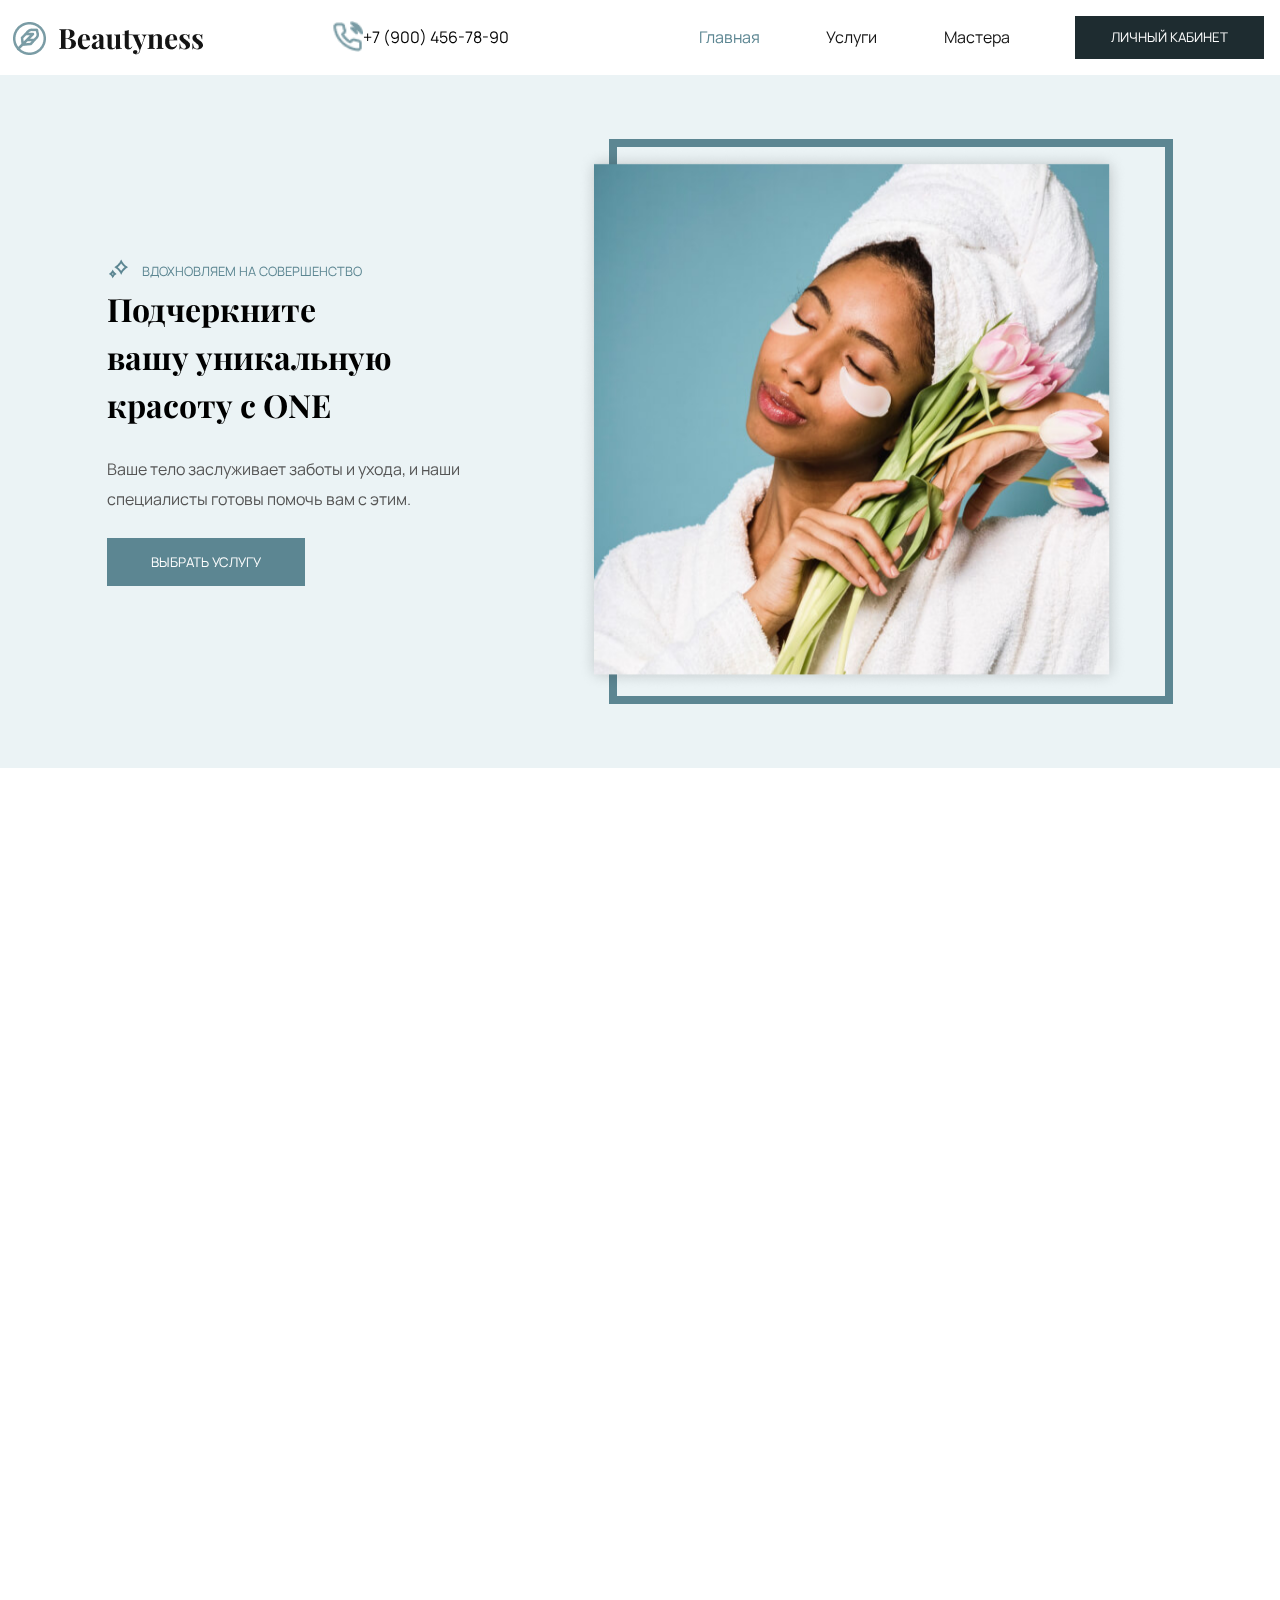
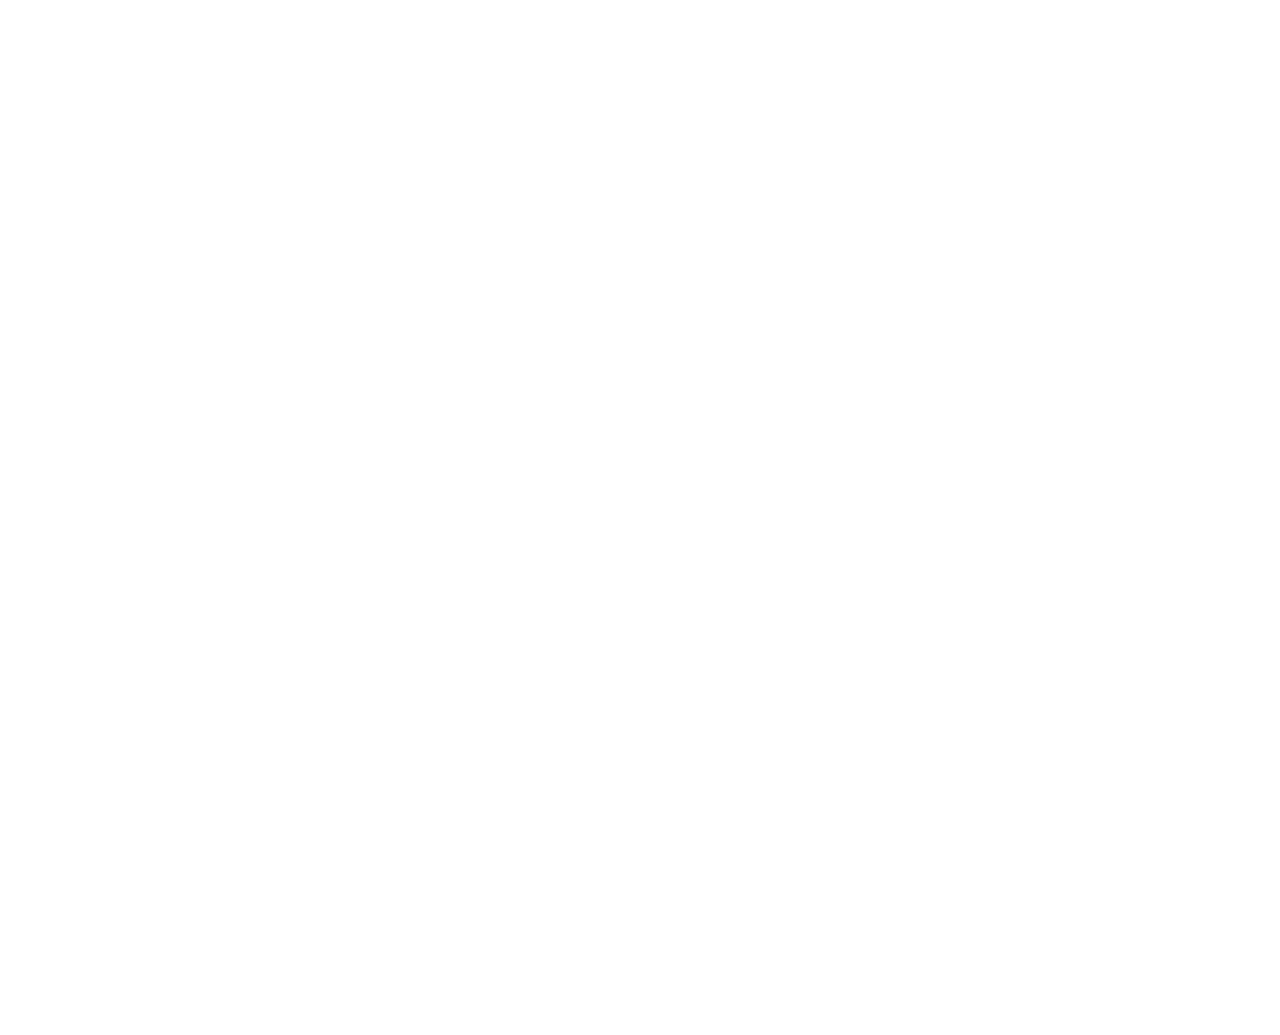
==== assembled_pages/main_page/index.html @ 363fabb9 "init git version control for old project" ====
<!DOCTYPE html>
<html lang="en">
<head>
  <link rel="stylesheet" href="./styles/header.css">
  <link rel="stylesheet" href="./styles/footer.css">
  <link rel="stylesheet" href="./styles/preview.css">
  <link rel="stylesheet" href="./styles/services.css">
  <link rel="stylesheet" href="./styles/whyUs.css">
  <link rel="stylesheet" href="./styles/scroll_animation.css">
  <link href='https://fonts.googleapis.com/css?family=Manrope' rel='stylesheet'>
  <link href='https://fonts.googleapis.com/css?family=Playfair Display' rel='stylesheet'>
  <script defer src="./scripts/scroll_animation.js"></script>
  <meta name="viewport" content="width=device-width, user-scalable=no, initial-scale=1">
  <meta charset="UTF-8">
  <style>
      .main-page a, .main-page a:active, .main-page a:hover {
          color: #5C8692;
      }
  </style>
  <title>Main Page</title>
</head>
<body>
  <header class="scroll-block">
    <div class="header-row">
      <div class="contacts">
        <div class="brand-item">
          <img alt="brand" src="../../resources/brand.png">
        </div>
        <div class="phone-item">
          <img class="phone-png" src="../../resources/phone.png" alt="phone png">
          <span class="phone-header">+7 (900) 456-78-90</span>
        </div>
      </div>
      <div class="main-menu-selector">
        <button type="button"><img class="categories" alt="categories" src="../../resources/categories1.png"></button>
      </div>
      <div class="main-menu">
        <div class="menu-href">
          <div class="main-page">
            <a>Главная</a>
          </div>
          <div class="services-page">
            <a href="../prices/index.html">Услуги</a>
          </div>
          <div class="experts-page">
            <a href="../masters/index.html">Мастера</a>
          </div>
        </div>
        <div class="personal-cabinet-page">
          <button type="button">ЛИЧНЫЙ КАБИНЕТ</button>
        </div>
      </div>
    </div>
  </header>

  <div class="preview-box scroll-block">
    <div class="preview-text">
      <div class="shadow-box">
        <div class="shadow-image">
          <img alt="diamond" src="../../resources/diamond.png">
        </div>
        <div class="shadow-text">
          ВДОХНОВЛЯЕМ НА СОВЕРШЕНСТВО
        </div>
      </div>
      <div class="headline">
        <h1>Подчеркните вашу уникальную красоту с ONE</h1>
      </div>
      <div class="comment text-spacing">
        Ваше тело заслуживает заботы и ухода, и наши специалисты готовы помочь вам с этим.
      </div>
      <div class="choose-service text-spacing">
        <button type="button">ВЫБРАТЬ УСЛУГУ</button>
      </div>
    </div>
    <div class="preview-image">
      <div class="image-frame">
        <img alt="beauty" src="../../resources/preview.png">
      </div>
    </div>
  </div>

  <div class="services-box scroll-block">
    <div class="services-catalog">
      <div class="body-treatments-box">
        <div class="service-image">
          <img alt="treatment" src="../../resources/treatment.png">
        </div>
        <div class="service-name">
          <h3>Процедуры для лица и тела</h3>
        </div>
        <div class="service-desc">
          Расслабьтесь и восстановите силы, сделайте акцент на своих уникальных чертах.
        </div>
      </div>

      <div class="manicure-pedicure-box">
        <div class="service-image">
          <img alt="manicure and pedicure" src="../../resources/manicure_pedicure.png">
        </div>
        <div class="service-name">
          <h3>Маникюр&Педикюр</h3>
        </div>
        <div class="service-desc">
          Высококачественные услуги, которые превратят ваши ногти в настоящее произведение искусства.
        </div>
      </div>

      <div class="hair-care-box">
        <div class="service-image">
          <img alt="hair care" src="../../resources/hair_care.png">
        </div>
        <div class="service-name">
          <h3>Уход за волосами</h3>
        </div>
        <div class="service-desc">
          Профессиональный уход за волосами, который подчеркнет вашу природную красоту и стиль.
        </div>
      </div>
    </div>
  </div>

  <div class="why-us-box scroll-block">
    <div class="why-us-text">
      <div class="why-us-question">
        почему мы?
      </div>
      <div class="why-us-headline">
        <h1>
          Наш Салон Проверен Временем - Более 5 Лет В Бьюти-Индустрии
        </h1>
      </div>
      <div class="why-us-description">
        Наши клиенты на протяжении долгого времени доверяют нам
        свою красоту - мы, в свою очередь, с гордостью предлагаем качественные услуги ухода за собой, подкрепленные стажем
        и положительными отзывами.
      </div>
      <div class="why-us-advantages">
        <div class="advantage-box">
          <img alt="specialists" src="../../resources/specialists.png">
          <div class="advantage-description">
            Проверенные <br>Специалисты
          </div>
        </div>
        <div class="advantage-box">
          <img alt="services" src="../../resources/services.png">
          <div class="advantage-description">
            Качественные <br>Услуги
          </div>
        </div>
        <div class="advantage-box">
          <img alt="clients" src="../../resources/clients.png">
          <div class="advantage-description">
            Довольные <br>Клиенты
          </div>
        </div>
      </div>
    </div>
    <div class="why-us-image">
      <div class="background">
        <img alt="why-us-img" src="../../resources/why-us-img.png">
        <div class="foreground">
          <img alt="why-us-foreground" src="../../resources/why-us-foreground.png">
        </div>
      </div>
    </div>
  </div>

  <footer class="scroll-block">
    <div class="footer">
      <div class="logos">
        <div class="brand-item">
          <!-- scale ~25% -->
          <img alt="brand" src="../../resources/brand-bright.png">
        </div>
        <div class="socials-item">
          <div class="tt-social social-box">
            <img alt="tt" src="../../resources/tt-logo.png">
          </div>
          <div class="inst-social social-box">
            <img alt="inst" src="../../resources/inst-logo.png">
          </div>
          <div class="tg-social social-box">
            <img alt="tg" src="../../resources/tg-logo.png">
          </div>
        </div>
      </div>
      <div class="information">
        <div class="contact-us">
          <h3>Связь С Нами</h3>
          <div class="address">
            <div>Адрес:</div>
            <div>24A Kingston St, Los Vegas<br>NC 28202, USA.</div>
          </div>
          <div class="email">
            <div>Почта:</div>
            <div>beautysalonone@gmail.com</div>
          </div>
          <div class="phone">
            <div>Телефон:</div>
            <div>+7 (900) 456-78-90</div>
          </div>
        </div>
        <div class="work-time">
          <h3>Часы Работы</h3>
          <p>Пн - Пт: 08:00 - 22:00</p>
          <p>Сб: 09:00 - 21:00</p>
          <p>Вс: 10:00 - 20:00</p>
        </div>
      </div>
    </div>
  </footer>
</body>
</html>
---- assembled_pages/main_page/styles/header.css ----
@media (min-width: 768px) {
    .contacts, .main-menu {
        display: inherit;
        flex-direction: row;
        flex: 1 1 auto;
    }
    .contacts {
        justify-content: space-between;
        padding: 1%;
    }
    .menu-href {
        width: 100%;
    }
    .personal-cabinet-page {
        width: 50%;
        margin: 1em;
    }
    .phone-item {
        justify-content: center;
    }
    .brand-item img, .phone-png {
        width: auto;
        height: 2em;
    }
    .main-menu-selector {
        display: none;
    }
}
@media (min-width: 431px) and (max-width: 768px) {
    .contacts, .main-menu {
        display: inherit;
        flex-direction: row;
        flex: 1 1 auto;
    }
    .contacts {
        justify-content: space-between;
        padding: 1%;
    }
    .header-row {
        display: flex;
        flex-direction: column;
    }
    .personal-cabinet-page button {
        margin: 0;
        padding: 1%;
    }
    .personal-cabinet-page {
        margin: 1%;
        padding: 0;
    }
    .phone-item {
        justify-content: flex-end;
    }
    .brand-item img, .phone-png {
        width: auto;
        height: 3ch;
    }
    .main-menu-selector {
        display: none;
    }
}
@media (max-width: 430px) {
    .header-row {
        justify-content: space-between;
    }
    .phone-item {
        justify-content: space-between;
    }
    .main-menu {
        display: none;
    }
    .main-menu-selector {
        display: flex;
    }
    .brand-item img, .phone-png {
        width: auto;
        height: 3ch;
    }
    .phone-header {
        font-size: 90%;
    }
}
* {
    margin: 0;
}
header {
    background: #FFFFFF;
}
img {
    align-self: center;
}
.header-row {
    display: flex;
    flex: 1;
    width: 100%;
}
.brand-item {
    display: inherit;
}
.phone-item {
    display: inherit;
    flex-direction: row;
    flex: 1 1 auto;
}
.contacts {
    display: inherit;
}
.main-menu {
    flex: 1 1 auto;
    justify-content: flex-end;
}
.menu-href {
    display: inherit;
    flex-direction: row;
    flex: 1 1 auto;
    justify-content: space-around;
    padding: 1em;
}
.menu-href a, .menu-href a:active, .menu-href a:hover {
    text-decoration: none;
    color: #141414;
}
.phone-header, .phone-png, .main-page, .services-page, .experts-page, .personal-cabinet-page {
    align-content: center;
}
.phone-header, .main-page, .experts-page, .services-page, .personal-cabinet-page button {
    font-family: 'Manrope', sans-serif;
}
.personal-cabinet-page {
    display: flex;
    justify-content: center;
    background-color: #1E2C30;
}
.personal-cabinet-page button{
    display: flex;
    justify-content: space-around;
    align-items: center;
    background-color: transparent;
    border-color: transparent;
    color: #FFFFFF;
    flex: 0 2 auto;
    margin: 5%;
}
.main-menu-selector {
    align-content: center;
}
.categories {
    width: 100%;
    height: auto;
    background-color: transparent;
}
.main-menu-selector button {
    background-color: transparent;
    border-color: transparent;
    max-width: 50px;
}
---- assembled_pages/main_page/styles/footer.css ----
@media (max-width: 1140px) {
    .contact-us {
        min-width: 250px;
    }
}
@media (min-width: 768px) {
    .brand-item img {
        width: 100%;
        height: auto;
    }
    .footer, .contact-us, .work-time {
        flex-direction: column;
    }
    .logos {
        flex-direction: row;
        width: 100%;
        justify-content: space-between;
    }
    .socials-item {
        width: 25%;
        min-width: 200px;
        justify-content: space-between;
    }
    .social-box {
        max-width: 55px;
        max-height: 55px;
    }
    .information {
        flex-direction: row;
        justify-content: space-between;
        padding-top: 4em;
    }
    .address, .email, .phone, .work-time p {
        padding-top: 10%;
    }
}
@media (min-width: 520px) and (max-width: 768px) {
    .brand-item img {
        width: 100%;
        height: auto;
    }
    .footer, .contact-us, .work-time {
        flex-direction: column;
    }
    .logos {
        flex-direction: row;
        width: 100%;
        justify-content: space-between;
    }
    .brand-item {
        max-width: 210px;
    }
    .information {
        flex-direction: row;
        justify-content: space-between;
        padding-top: 2em;
    }
    .address, .email, .phone, .work-time p {
        padding-top: 8%;
    }
    .socials-item {
        width: 30%;
        align-items: center;
    }
    .social-box {
        max-width: 35px;
        max-height: 35px;
    }
}
@media (max-width: 520px) {
    .brand-item img {
        width: 100%;
        height: auto;
    }
    .brand-item {
        max-width: 200px;
        width: 50%;
        flex: 1 0 auto;
    }
    .footer, .contact-us, .work-time {
        flex-direction: column;
    }
    .logos {
        flex-direction: row;
        width: 100%;
        justify-content: space-between;
    }
    .information {
        flex-direction: column;
        justify-content: space-between;
    }
    .socials-item {
        width: 30%;
        align-items: center;
    }
    .social-box {
        max-width: 24px;
        max-height: 24px;
    }
    .information {
        padding-top: 1em;
        font-size: 80%;
        width: 100%;
    }
    .contact-us {
        border-bottom: solid rgba(100, 100, 100, 0.15) 2px;
        padding-bottom: 1em;
        margin-bottom: 1em;
    }
    .address, .email, .phone, .work-time p {
        padding-top: 5%;
    }
}
* {
    margin: 0;
}
footer {
    background-color: #1E2C30;
    padding: 3% 8.33333333333% 5% 8.33333333333%;
    color: #FFFFFF;
}
.footer, .logos, .socials-item, .brand-item, .social-box, .information, .contact-us, .work-time {
    display: flex;
}
.logos {
    border-bottom: solid rgba(100, 100, 100, 0.15) 2px;
    padding-bottom: 2em;
}
.socials-item {
    justify-content: space-between;
}
.social-box {
    border: solid #5C8692;
    justify-content: center;
    align-items: center;
    width: 4em;
    height: 4em;
}
.social-box img {
    max-width: 18px;
    max-height: 18px;
}
.contact-us {
    width: 25%;
}
.contact-us h3, .work-time h3 {
    font-weight: normal;
    font-family: 'Playfair Display', sans-serif;
}
.work-time p, .address, .email, .phone {
    font-family: 'Manrope', sans-serif;
    font-size: 85%;
}
.address, .email, .phone {
    display: flex;
    flex-direction: row;
    justify-content: space-between;
}
.phone {
    width: 80%;
}
---- assembled_pages/main_page/styles/preview.css ----
@media (max-width: 991px) {
    .preview-text {
        height: 70%;
    }
    .image-frame {
        width: 88vh;
        height: 90vh;
    }
    .image-frame img {
        width: 88vh;
        height: 90vh;
    }
}
@media (min-width: 768px) {
    .preview-box {
        flex-direction: row;
        justify-content: space-between;
    }
    .preview-text {
        flex-direction: column;
        max-width: 492px;
        max-height: 437px;
    }
    .shadow-box {
        justify-content: space-between;
        width: 52%;
        font-size: 80%;
    }
    .shadow-image {
        max-width: 25px;
    }
    .headline {
        width: 60%;
    }
    .comment {
        width: 75%;
    }
    .text-spacing {
        padding-top: 5%;
    }
    .preview-text {
        justify-content: space-between;
    }
}
@media (min-width: 431px) and (max-width: 768px) {
    .preview-box {
        font-size: 90%;
    }
    .preview-text {
        flex-direction: column;
        width: 100%;
    }
    .headline {
        font-size: 90%;
    }
    .shadow-box {
        width: 46%;
        justify-content: space-between;
    }
    .text-spacing {
        padding-top: 2%;
    }
    .preview-image {
        display: none;
    }
}
@media (max-width: 430px) {
    .preview-text {
        flex-direction: column;
        width: 100%;
        font-size: 80%;
    }
    .shadow-image img {
        width: 80%;
        height: auto;
        padding-right: 5%;
    }
    .text-spacing {
        padding-top: 2%;
    }
    .preview-image {
        display: none;
    }
}
* {
    margin: 0;
}
.preview-box {
    background-color: #EBF3F5;
    padding: 5% 8.33333333333% 5% 8.33333333333%;
    align-items: center;
}
.preview-box, .preview-text, .shadow-box, .comment, .choose-service {
    display: flex;
}
.shadow-box {
    align-items: center;
}
.shadow-text {
    color: #5C8692;
    font-family: 'Manrope', sans-serif;
}
.headline {
    font-family: 'Playfair Display', sans-serif;
    line-height: 3em;
}
.comment {
    color: #555555;
    line-height: 3ch;
    font-family: 'Manrope', sans-serif;
}
.choose-service button {
    font-family: 'Manrope', sans-serif;
    background-color: #5C8692;
    color: #FFFFFF;
    border: transparent;
    margin: 0;
    padding: 3% 9% 3% 9%;
}
.image-frame {
    border: solid #5C8692 1ch;
    max-width: 592px;
    max-height: 645px;
}
.image-frame img {
    position: relative;
    right: 7%;
    max-width: 550px;
    max-height: 545px;
}
---- assembled_pages/main_page/styles/services.css ----
@media (max-width: 1390px) {
    .body-treatments-box, .manicure-pedicure-box, .hair-care-box {
        width: 20em;
    }
    .service-name {
        line-height: 3em;
    }
}
@media (max-width: 1200px) {
    .body-treatments-box, .manicure-pedicure-box, .hair-care-box {
        width: 16em;
    }
    .service-name {
        line-height: 3em;
    }
}
@media (max-width: 940px) {
    .body-treatments-box, .manicure-pedicure-box, .hair-care-box {
        width: 12em;
    }
    .services-catalog {
        font-size: 90%;
    }
    .service-name {
        line-height: 2em;
    }
}
@media (min-width: 768px) {
    .services-catalog {
        justify-content: space-between;
    }
    .body-treatments-box, .manicure-pedicure-box, .hair-care-box {
        flex-direction: column;
        max-width: 380px;
    }
}
@media (min-width: 431px) and (max-width: 768px) {
    .services-catalog {
        align-items: center;
    }
    .services-catalog, .body-treatments-box, .manicure-pedicure-box, .hair-care-box {
        flex-direction: column;
    }
    .body-treatments-box, .manicure-pedicure-box, .hair-care-box {
        width: 18em;
        padding-bottom: 5%;
    }
}
@media (max-width: 430px) {
    .services-catalog {
        align-items: center;
        font-size: 80%;
    }
    .services-catalog, .body-treatments-box, .manicure-pedicure-box, .hair-care-box {
        flex-direction: column;
    }
    .body-treatments-box, .manicure-pedicure-box, .hair-care-box {
        width: 14em;
        padding-bottom: 5%;
    }
}
* {
    margin: 0;
}
.services-box {
    background-color: #FFFFFF;
    padding: 5% 8.33333333333% 5% 8.33333333333%;
    align-items: center;
}
.services-box, .services-catalog, .body-treatments-box, .manicure-pedicure-box, .hair-care-box {
    display: flex;
}
.services-catalog {
    color: #141414;
    width: 100%;
}
.service-image img {
    width: 100%;
    height: auto;
}
.service-name {
    font-family: 'Playfair Display', sans-serif;
}
.service-desc {
    color: #555555;
    line-height: 3ch;
    font-family: 'Manrope', sans-serif;
}
---- assembled_pages/main_page/styles/whyUs.css ----
@media (min-width: 768px) {
    .why-us-box {
        justify-content: space-between;
    }
    .why-us-text {
        max-width: 595px;
    }
    .why-us-question, .why-us-headline, .why-us-description {
        padding-bottom: 3%;
    }
    .why-us-headline {
        max-width: 480px;
    }
    .why-us-advantages {
        justify-content: space-between;
    }
    .advantage-box {
        max-width: 188px;
        max-height: 178px;
    }
    .advantage-box img {
        width: auto;
        height: 4vw;
    }
    .advantage-description {
        font-size: 1.5vw;
    }
    .foreground img, .background img {
        max-width: 500px;
        max-height: 576px;
        width: 38vw;
        height: auto;
    }
}
@media (min-width: 471px) and (max-width: 768px) {
    .why-us-image {
        display: none;
    }
    .why-us-question, .why-us-headline, .why-us-description {
        padding-bottom: 2%;
        font-size: 90%;
    }
    .why-us-advantages {
        justify-content: space-between;
    }
    .advantage-box {
        min-width: 112px;
        min-height: 110px;
    }
    .advantage-box img {
        width: auto;
        height: 7vw;
    }
    .advantage-description {
        font-size: 2vw;
    }
}
@media (max-width: 470px) {
    .why-us-image {
        display: none;
    }
    .why-us-question, .why-us-headline, .why-us-description {
        padding-bottom: 2%;
        font-size: 80%;
    }
    .why-us-advantages {
        flex-direction: column;
        align-items: center;
    }
    .advantage-box {
        min-width: 132px;
        min-height: 130px;
        margin: 2%;
    }
    .advantage-box img {
        width: auto;
        height: 56px;
    }
    .advantage-description {
        font-size: 0.8em;
    }
}
* {
    margin: 0;
}
.why-us-box {
    background-color: #EBF3F5;
    padding: 5% 8.33333333333% 5% 8.33333333333%;
    align-items: center;
}
.why-us-box, .why-us-text, .why-us-advantages {
    display: flex;
}
.why-us-headline, .advantage-description {
    font-family: 'Playfair Display', sans-serif;
}
.why-us-question, .why-us-description {
    font-family: 'Manrope', sans-serif;
    color: #555555;
}
.why-us-headline h1 {
    font-weight: normal;
}
.why-us-text {
    flex-direction: column;
}
.advantage-box {
    background-color: #FFFFFF;
    border: solid black 2px;
    align-content: center;
    text-align: center;
    width: 12.5vw;
    height: 11.5vw;
}
.foreground {
    position: absolute;
    bottom: 8%;
    left: 10%;
}
.background {
    position: relative;
}
---- assembled_pages/main_page/styles/scroll_animation.css ----
.scroll-block {
    opacity: 0;
    filter: blur(5px);
    transform: translateY(50%);
    transition: all 1s;
}
.show {
    opacity: 1;
    filter: blur(0);
    transform: translateY(0);
}

@media (prefers-reduced-motion) {
    .scroll-block {
        transition: none;
    }
}
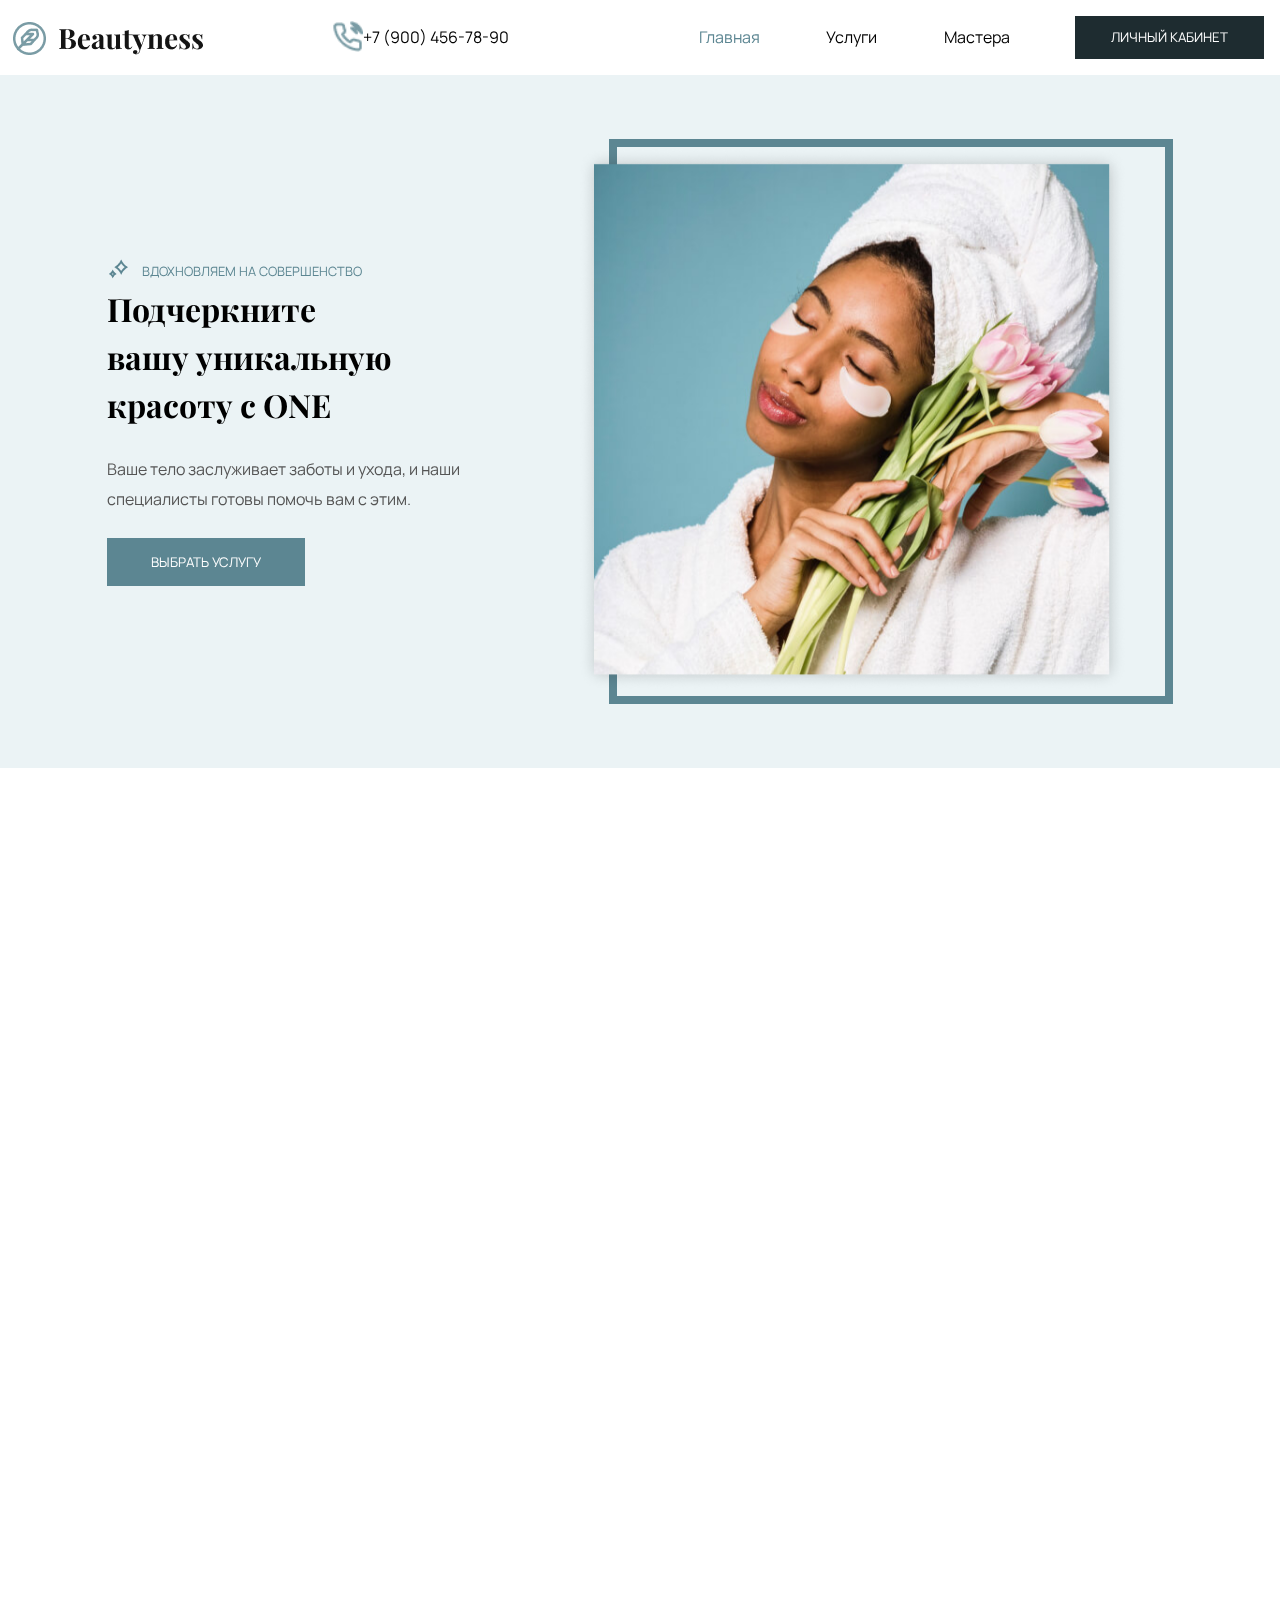
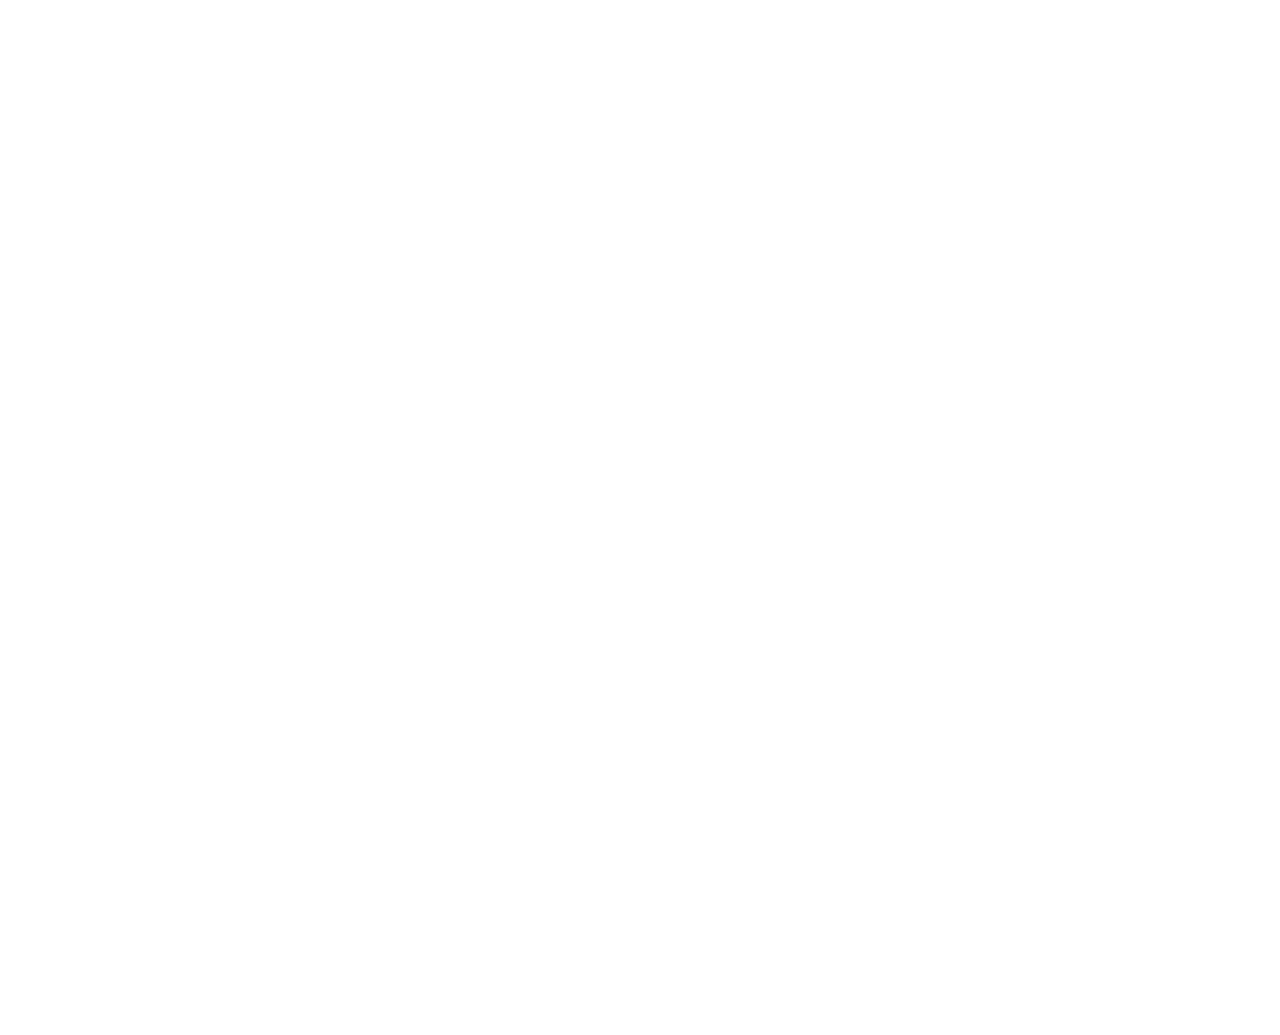
==== commit 70c9668f: "change <header> cause added dropdown feature" ====
--- a/assembled_pages/main_page/index.html
+++ b/assembled_pages/main_page/index.html
@@ -10,6 +10,7 @@
   <link href='https://fonts.googleapis.com/css?family=Manrope' rel='stylesheet'>
   <link href='https://fonts.googleapis.com/css?family=Playfair Display' rel='stylesheet'>
   <script defer src="./scripts/scroll_animation.js"></script>
+  <script defer src="./scripts/dropdown_menu.js"></script>
   <meta name="viewport" content="width=device-width, user-scalable=no, initial-scale=1">
   <meta charset="UTF-8">
   <style>
@@ -32,7 +33,32 @@
         </div>
       </div>
       <div class="main-menu-selector">
-        <button type="button"><img class="categories" alt="categories" src="../../resources/categories1.png"></button>
+        <button class="menu-expand-button" type="button" aria-expanded="false" aria-controls="list">
+          <img class="categories" alt="categories" src="../../resources/categories1.png">
+        </button>
+
+        <ul class="menu-select-block" id="list" aria-hidden="true">
+          <li class="menu-item">
+            <button class="menu-item-button select-main-page" tabindex="-1">
+              Главная
+            </button>
+          </li>
+          <li class="menu-item">
+            <button class="menu-item-button select-services-page" tabindex="-1">
+              Услуги
+            </button>
+          </li>
+          <li class="menu-item">
+            <button class="menu-item-button select-experts-page" tabindex="-1">
+              Мастера
+            </button>
+          </li>
+          <li class="menu-item personal-cabinet-item">
+            <button class="menu-item-button" tabindex="-1">
+              Личный Кабинет
+            </button>
+          </li>
+        </ul>
       </div>
       <div class="main-menu">
         <div class="menu-href">
@@ -40,10 +66,10 @@
             <a>Главная</a>
           </div>
           <div class="services-page">
-            <a href="../prices/index.html">Услуги</a>
+            <a>Услуги</a>
           </div>
           <div class="experts-page">
-            <a href="../masters/index.html">Мастера</a>
+            <a>Мастера</a>
           </div>
         </div>
         <div class="personal-cabinet-page">
--- a/assembled_pages/main_page/styles/header.css
+++ b/assembled_pages/main_page/styles/header.css
@@ -66,11 +66,44 @@
     .phone-item {
         justify-content: space-between;
     }
+    .contacts {
+        align-items: flex-start;
+    }
     .main-menu {
         display: none;
     }
     .main-menu-selector {
         display: flex;
+        flex-direction: column;
+    }
+    .menu-select-block {
+        border-radius: 16px;
+        overflow: hidden;
+        padding-inline-start: 0;
+        line-height: 0;
+        color: transparent;
+        transition: line-height 1s, color 1s;
+    }
+    .menu-expand-button.active ~ .menu-select-block {
+        min-width: 90px;
+        background-color: #1E2C30;
+        line-height: 2em;
+    }
+    .menu-item {
+        overflow: hidden;
+    }
+    .menu-item button {
+        color: #FFFFFF;
+        padding-left: 1em;
+        min-width: 90px;
+    }
+    .menu-item button:hover,
+    .menu-item button:active {
+        color: #1E2C30;
+        background-color: #FFFFFF;
+    }
+    .personal-cabinet-item {
+
     }
     .brand-item img, .phone-png {
         width: auto;
@@ -116,14 +149,20 @@
     justify-content: space-around;
     padding: 1em;
 }
-.menu-href a, .menu-href a:active, .menu-href a:hover {
-    text-decoration: none;
-    color: #141414;
-}
-.phone-header, .phone-png, .main-page, .services-page, .experts-page, .personal-cabinet-page {
+.phone-header,
+.phone-png,
+.main-page,
+.services-page,
+.experts-page,
+.personal-cabinet-page {
     align-content: center;
 }
-.phone-header, .main-page, .experts-page, .services-page, .personal-cabinet-page button {
+.phone-header,
+.main-page,
+.experts-page,
+.services-page,
+.personal-cabinet-page button,
+.menu-item {
     font-family: 'Manrope', sans-serif;
 }
 .personal-cabinet-page {
@@ -153,4 +192,5 @@
     background-color: transparent;
     border-color: transparent;
     max-width: 50px;
+    align-self: flex-end;
 }